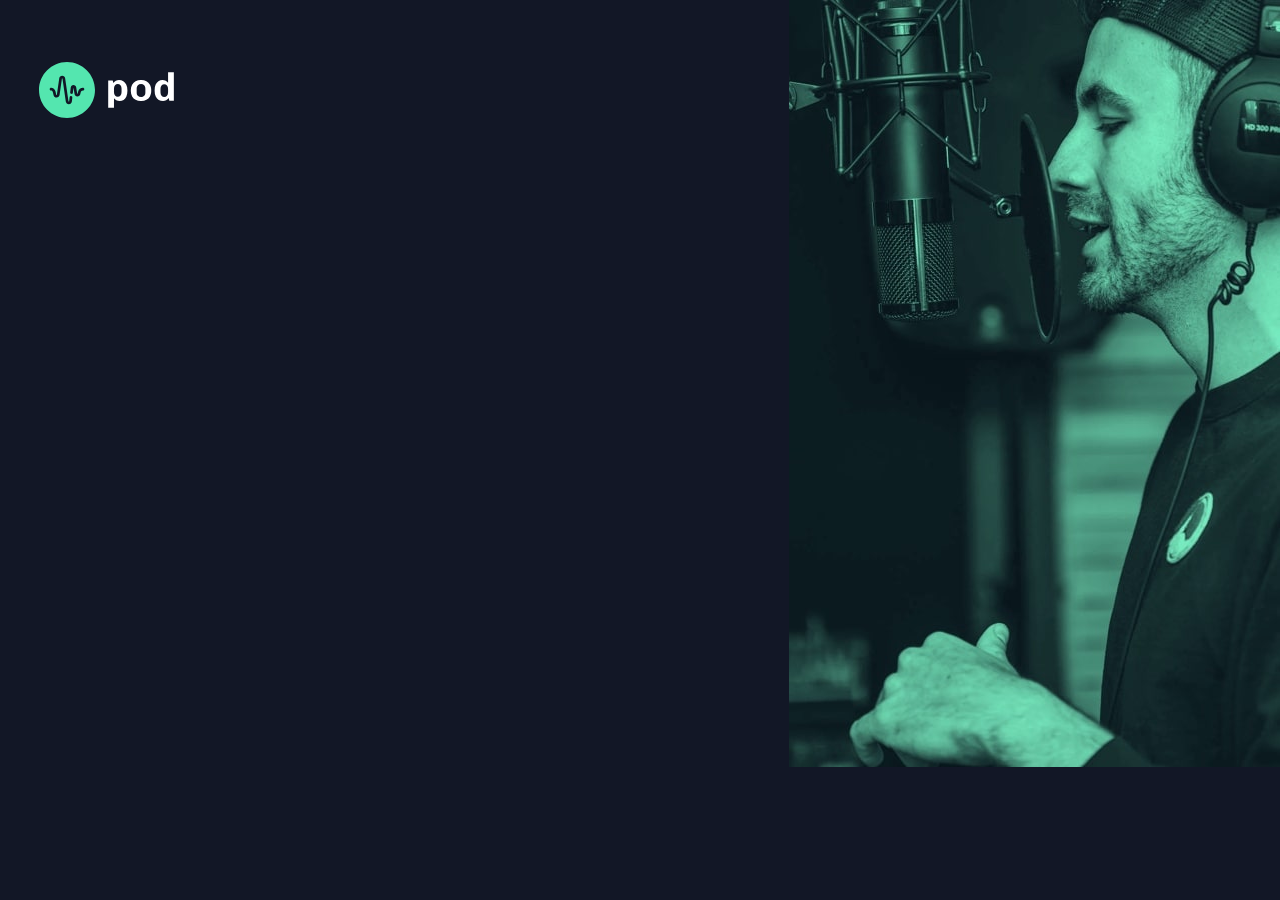
==== index.html @ 02a3d370 "style logo component and add backdrop to bg image" ====
<!DOCTYPE html>
<html lang="en">
  <head>
    <meta charset="UTF-8" />
    <meta name="viewport" content="width=device-width, initial-scale=1.0" />

    <link
      rel="icon"
      type="image/png"
      sizes="32x32"
      href="./src/assets/favicon-32x32.png"
    />

    <!-- GOOGLE FONTS -->
    <link rel="preconnect" href="https://fonts.googleapis.com" />
    <link rel="preconnect" href="https://fonts.gstatic.com" crossorigin />
    <link
      href="https://fonts.googleapis.com/css2?family=Chivo&display=swap"
      rel="stylesheet"
    />

    <!-- CSS -->
    <link rel="stylesheet" href="./src/css/styles.css" />

    <!-- JS -->
    <script src="./src/components/Logo/Logo.js" defer></script>

    <title>Frontend Mentor | Pod request access landing page</title>
  </head>
  <body>
    <div class="bg-wrapper">
      <div class="overlay"></div>
      <header class="header container">
        <logo-component></logo-component>
      </header>
    </div>

    <!-- Publish your podcasts everywhere.

  Upload your audio to Pod with a single click. We’ll then distribute your podcast to Spotify, 
  Apple Podcasts, Google Podcasts, Pocket Casts and more!

  Request access -->
  </body>
</html>
---- src/css/styles.css ----
/**------------------- 
**      RESET
--------------------*/
*,
*::before,
*::after {
  box-sizing: border-box;
  margin: 0;
  padding: 0;
}
/* Reset margins */
body,
h1,
h2,
h3,
h4,
h5,
p,
figure,
picture {
  margin: 0;
}
h1,
h2,
h3,
h4,
h5,
h6,
p {
  font-weight: 400;
}
/* make images easier to work with */
img,
picture {
  max-width: 100%;
  display: block;
}
/* make form elements easier to work with */
input,
button,
textarea,
select {
  font: inherit;
}
/* remove animations for people who've turned them off */
@media (prefers-reduced-motion: reduce) {
  *,
  *::before,
  *::after {
    animation-duration: 0.01ms !important;
    animation-iteration-count: 1 !important;
    transition-duration: 0.01ms !important;
    scroll-behavior: auto !important;
  }
}

/**------------------- 
**   CUSTOM PROPS
--------------------*/
:root {
  /* COLOURS */
  --clr-medium-aquamarine: 157, 74%, 62%;
  --clr-tuna: 225, 26%, 23%;
  --clr-mirage: 224, 35%, 11%;
  --clr-white: 0, 0%, 100%;
  --clr-marble-blue: 225, 21%, 45%;
  --clr-periwinkle-grey: 225, 40%, 83%;

  /* FONT FAMILY */
  --ff-chivo: 'Chivo', sans-serif;

  /* FONT SIZE */
  --fs-title: 1.625rem;
  --fs-body: 0.9375rem;

  /* LINE HEIGHT */
  --lh-title: 2.375rem;
  --lh-body: 1.5625rem;

  /* FONT WEIGHT */
  --fw-regular: 400;
}

@media only screen and (min-width: 48em) {
  :root {
    /* FONT SIZE */
    --fs-title: 3rem;
    --fs-body: 1.125rem;

    /* LINE HEIGHT */
    --lh-title: 3.5rem;
    --lh-body: 1.75rem;
  }
}

@media only screen and (min-width: 90em) {
  :root {
    /* FONT SIZE */
    --fs-title: 3.25rem;
    --fs-body: 1.125rem;

    /* LINE HEIGHT */
    --lh-title: 3.875rem;
    --lh-body: 1.75rem;
  }
}

/**------------------- 
**    UTILITIES
--------------------*/
.sr-only {
  position: absolute !important;
  width: 1px !important;
  height: 1px !important;
  padding: 0 !important;
  margin: -1px !important;
  overflow: hidden !important;
  clip: rect(0, 0, 0, 0) !important;
  white-space: nowrap !important;
  border: 0 !important;
}

.container {
  padding-left: 1.5rem;
  padding-right: 1.5rem;
}

@media only screen and (min-width: 48em) {
  .container {
    padding-left: 2.4375rem;
    padding-right: 2.4375rem;
  }
}

@media only screen and (min-width: 90em) {
  .container {
    padding-left: 10.3125rem;
    padding-right: 10.3125rem;
  }
}

/**------------------- 
**     GENERAL
--------------------*/
body {
  font-family: var(--ff-chivo);
  font-size: var(--fs-body);
  font-weight: var(--fw-regular);

  max-width: 1440px;
  position: relative;
}

.bg-wrapper {
  background-image: url(../assets/mobile/image-host.jpg);
  background-repeat: no-repeat;
  background-position: top center;
  background-size: cover;

  /* TODO: get rid of this later */
  min-height: 100vh;
  mix-blend-mode: screen;
  padding-top: 3.875rem;
  width: 100%;
}

.overlay {
  position: absolute;
  top: 0;
  right: 0;
  bottom: 0;
  left: 0;

  background-color: hsl(var(--clr-mirage), 0.9);
  z-index: -1;
}

@media only screen and (min-width: 48em) {
  body {
    background-color: hsl(var(--clr-mirage));
  }

  .bg-wrapper {
    background-image: url(../assets/tablet/image-host.jpg);
    background-position: top right;
    background-size: 30.6875rem 47.9375rem;
    mix-blend-mode: unset;
  }

  .overlay {
    display: none;
  }
}

@media only screen and (min-width: 90em) {
  .bg-wrapper {
    background-image: url(../assets/desktop/image-host.jpg);
    background-position: right top 3.875rem;
    background-size: 55.5rem 40rem;

    max-width: 90rem;
  }
}

/**------------------- 
**       LOGO
--------------------*/
.header {
  display: flex;
  align-items: center;
  justify-content: center;
}

@media only screen and (min-width: 48em) {
  .header {
    justify-content: flex-start;
  }
}
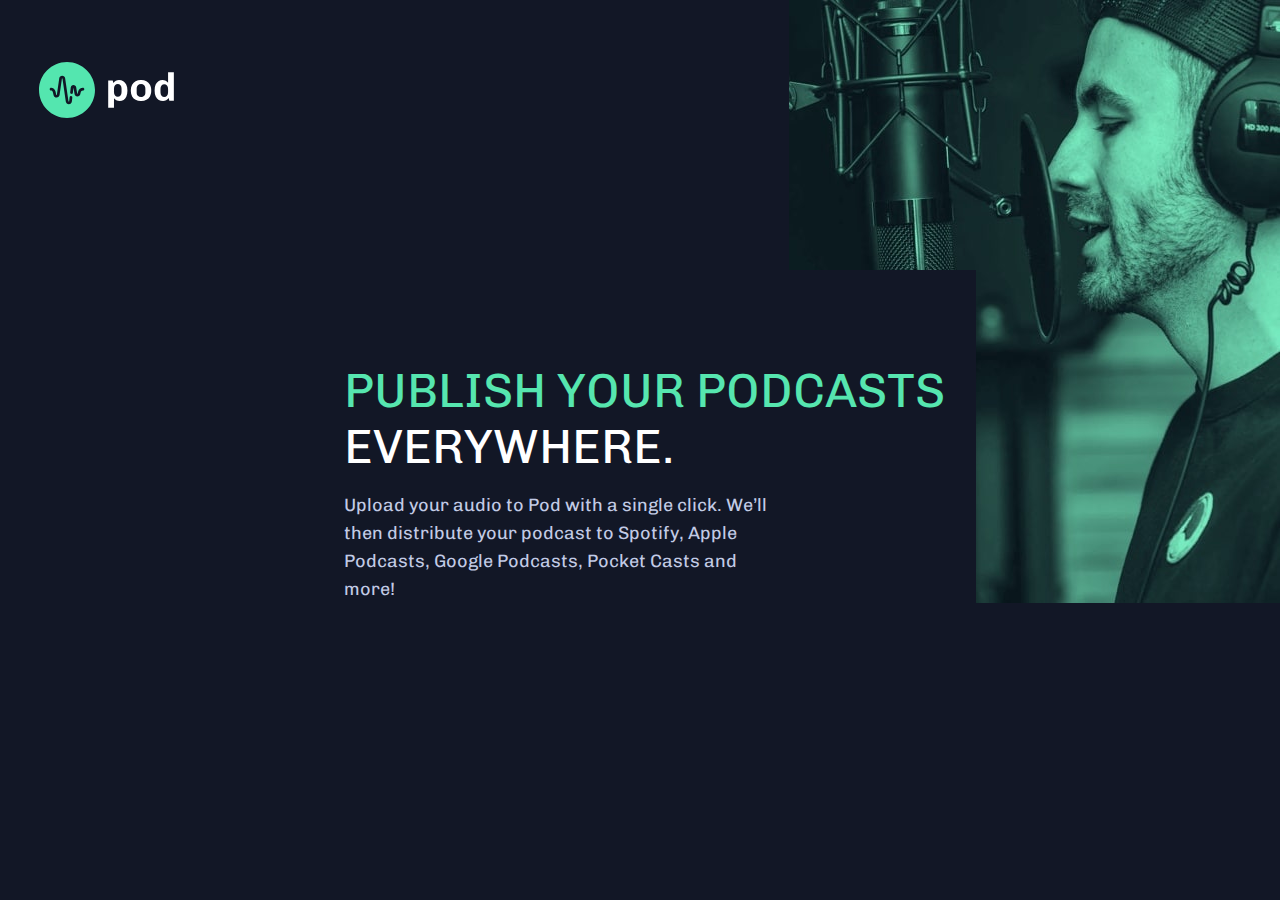
==== commit 8140f42b: "create and style info component" ====
--- a/index.html
+++ b/index.html
@@ -23,7 +23,8 @@
     <link rel="stylesheet" href="./src/css/styles.css" />
 
     <!-- JS -->
-    <script src="./src/components/Logo/Logo.js" defer></script>
+    <script src="./src/components/Logo/Logo.js" type="module"></script>
+    <script src="./src/components/Info/Info.js" type="module"></script>
 
     <title>Frontend Mentor | Pod request access landing page</title>
   </head>
@@ -33,13 +34,13 @@
       <header class="header container">
         <logo-component></logo-component>
       </header>
+
+      <main class="main container">
+        <info-component></info-component>
+      </main>
     </div>
 
-    <!-- Publish your podcasts everywhere.
-
-  Upload your audio to Pod with a single click. We’ll then distribute your podcast to Spotify, 
-  Apple Podcasts, Google Podcasts, Pocket Casts and more!
-
+    <!-- 
   Request access -->
   </body>
 </html>
--- a/src/css/styles.css
+++ b/src/css/styles.css
@@ -128,14 +128,14 @@
 @media only screen and (min-width: 48em) {
   .container {
     padding-left: 2.4375rem;
-    padding-right: 2.4375rem;
+    /* padding-right: 2.4375rem; */
   }
 }
 
 @media only screen and (min-width: 90em) {
   .container {
     padding-left: 10.3125rem;
-    padding-right: 10.3125rem;
+    /* padding-right: 10.3125rem; */
   }
 }
 
@@ -156,9 +156,6 @@
   background-repeat: no-repeat;
   background-position: top center;
   background-size: cover;
-
-  /* TODO: get rid of this later */
-  min-height: 100vh;
   mix-blend-mode: screen;
   padding-top: 3.875rem;
   width: 100%;
@@ -216,3 +213,29 @@
     justify-content: flex-start;
   }
 }
+
+/**------------------- 
+**      MAIN
+--------------------*/
+.main {
+  margin: 0 auto;
+  margin-top: 3.5625rem;
+  max-width: clamp(23ch, 100%, 41ch);
+}
+
+@media only screen and (min-width: 48em) {
+  .main {
+    background-color: hsl(var(--clr-mirage));
+    margin-top: 9.5rem;
+    /* max-width: 731px; */
+    max-width: clamp(23ch, 100%, 61ch);
+    padding-top: 5.8125rem;
+  }
+}
+
+@media only screen and (min-width: 90em) {
+  .main {
+    /* max-width: 1053px; */
+    max-width: clamp(23ch, 100%, 81ch);
+  }
+}
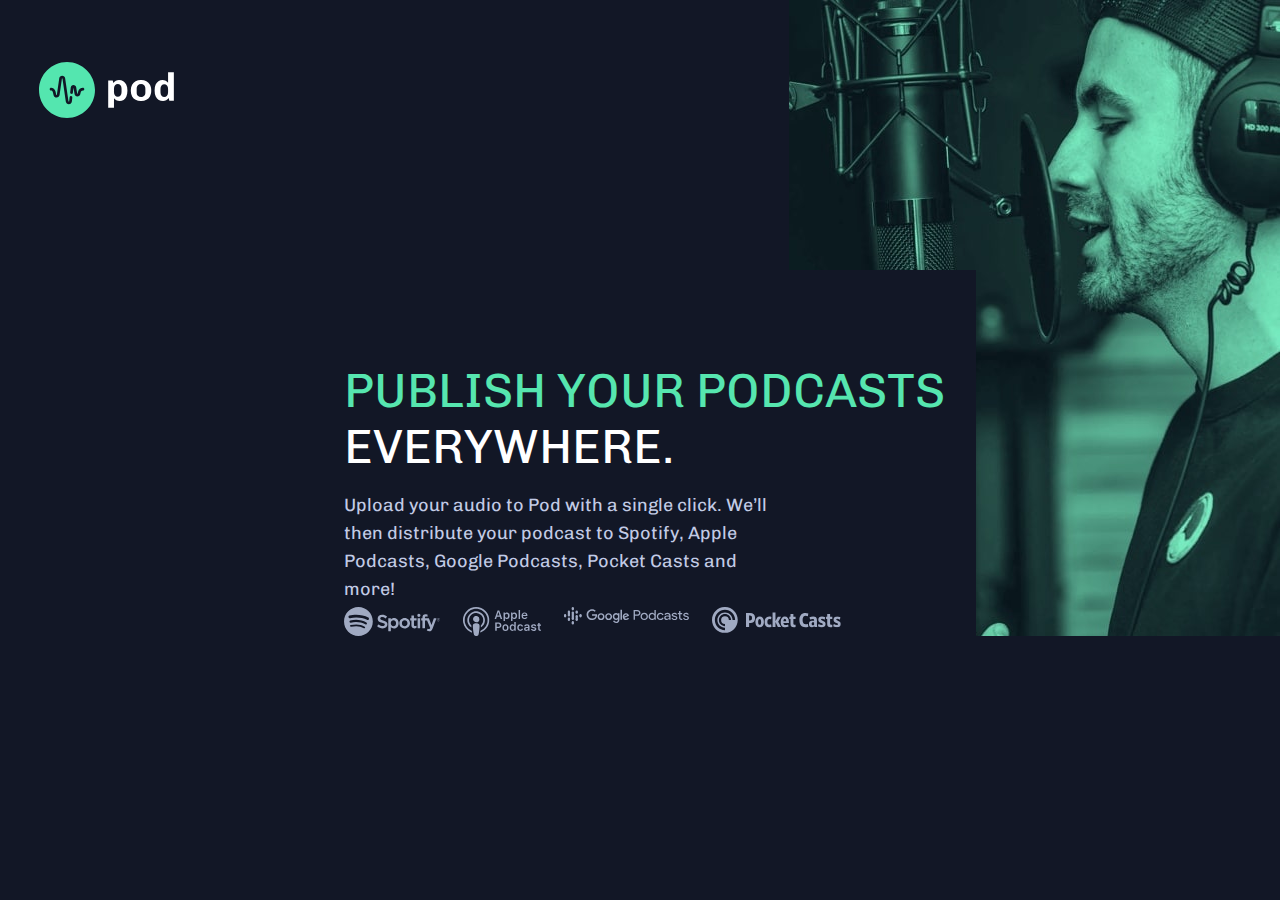
==== commit bd757b84: "create and style podcasts component for mobile" ====
--- a/index.html
+++ b/index.html
@@ -25,6 +25,7 @@
     <!-- JS -->
     <script src="./src/components/Logo/Logo.js" type="module"></script>
     <script src="./src/components/Info/Info.js" type="module"></script>
+    <script src="./src/components/Podcasts/Podcasts.js" type="module"></script>
 
     <title>Frontend Mentor | Pod request access landing page</title>
   </head>
@@ -37,6 +38,7 @@
 
       <main class="main container">
         <info-component></info-component>
+        <podcasts-component></podcasts-component>
       </main>
     </div>
 
--- a/src/css/styles.css
+++ b/src/css/styles.css
@@ -218,6 +218,11 @@
 **      MAIN
 --------------------*/
 .main {
+  display: grid;
+  grid-template-columns: 1fr;
+  grid-template-rows: auto 2.0625rem auto;
+  align-items: end;
+
   margin: 0 auto;
   margin-top: 3.5625rem;
   max-width: clamp(23ch, 100%, 41ch);
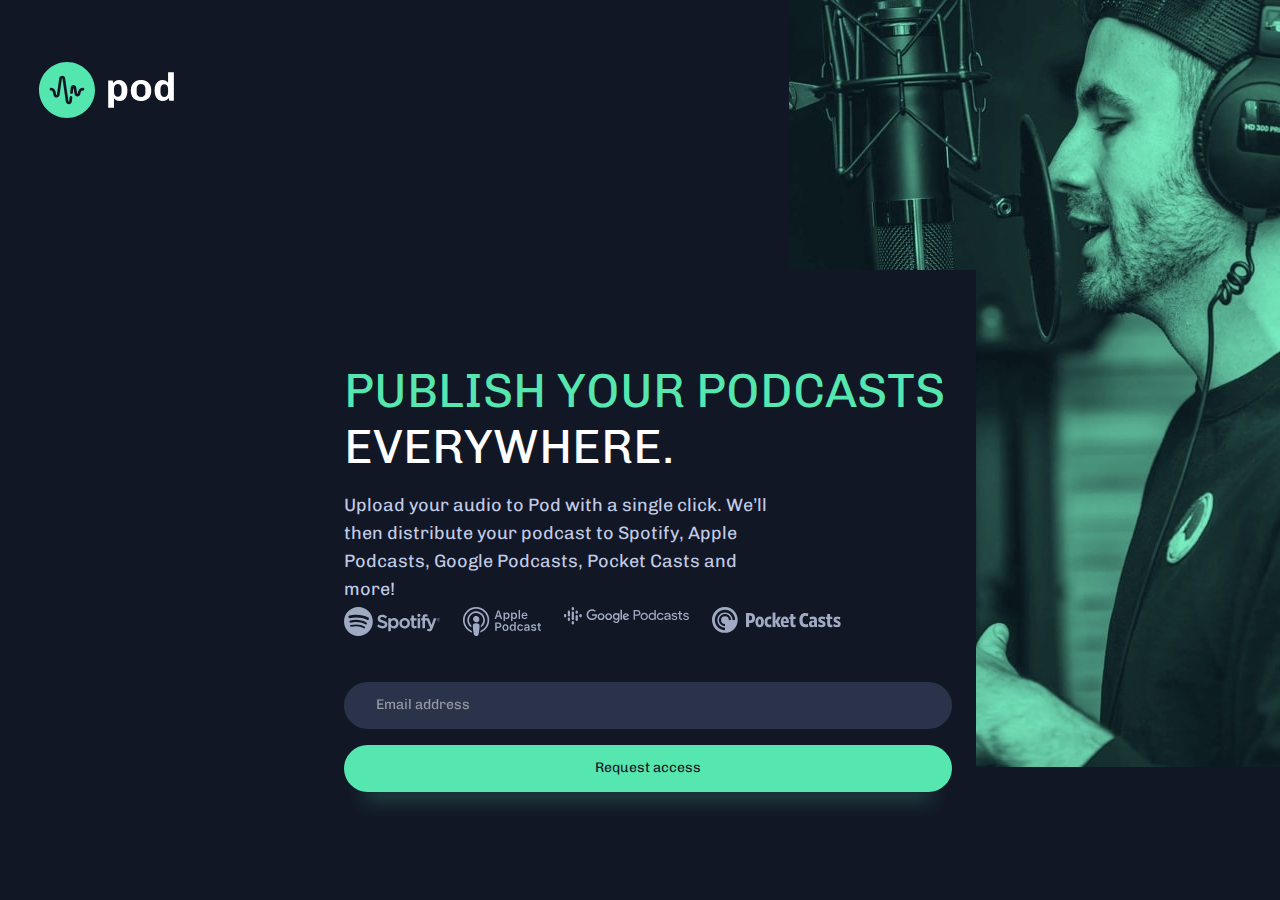
==== commit 458c9269: "create and style form component for mobile" ====
--- a/index.html
+++ b/index.html
@@ -26,6 +26,7 @@
     <script src="./src/components/Logo/Logo.js" type="module"></script>
     <script src="./src/components/Info/Info.js" type="module"></script>
     <script src="./src/components/Podcasts/Podcasts.js" type="module"></script>
+    <script src="./src/components/Form/Form.js" type="module"></script>
 
     <title>Frontend Mentor | Pod request access landing page</title>
   </head>
@@ -39,10 +40,8 @@
       <main class="main container">
         <info-component></info-component>
         <podcasts-component></podcasts-component>
+        <form-component></form-component>
       </main>
     </div>
-
-    <!-- 
-  Request access -->
   </body>
 </html>
--- a/src/css/styles.css
+++ b/src/css/styles.css
@@ -125,6 +125,15 @@
   padding-right: 1.5rem;
 }
 
+.error--message {
+}
+
+.btn {
+}
+
+.btn:hover {
+}
+
 @media only screen and (min-width: 48em) {
   .container {
     padding-left: 2.4375rem;
@@ -153,12 +162,13 @@
 
 .bg-wrapper {
   background-image: url(../assets/mobile/image-host.jpg);
-  background-repeat: no-repeat;
+  background-repeat: repeat-y;
   background-position: top center;
   background-size: cover;
   mix-blend-mode: screen;
   padding-top: 3.875rem;
   width: 100%;
+  min-height: 100vh;
 }
 
 .overlay {
@@ -180,6 +190,7 @@
   .bg-wrapper {
     background-image: url(../assets/tablet/image-host.jpg);
     background-position: top right;
+    background-repeat: no-repeat;
     background-size: 30.6875rem 47.9375rem;
     mix-blend-mode: unset;
   }
@@ -220,11 +231,12 @@
 .main {
   display: grid;
   grid-template-columns: 1fr;
-  grid-template-rows: auto 2.0625rem auto;
+  grid-template-rows: auto 2.0625rem minmax(156px, auto);
   align-items: end;
 
   margin: 0 auto;
   margin-top: 3.5625rem;
+  margin-bottom: 5.875rem;
   max-width: clamp(23ch, 100%, 41ch);
 }
 
@@ -232,7 +244,6 @@
   .main {
     background-color: hsl(var(--clr-mirage));
     margin-top: 9.5rem;
-    /* max-width: 731px; */
     max-width: clamp(23ch, 100%, 61ch);
     padding-top: 5.8125rem;
   }
@@ -240,7 +251,6 @@
 
 @media only screen and (min-width: 90em) {
   .main {
-    /* max-width: 1053px; */
     max-width: clamp(23ch, 100%, 81ch);
   }
 }
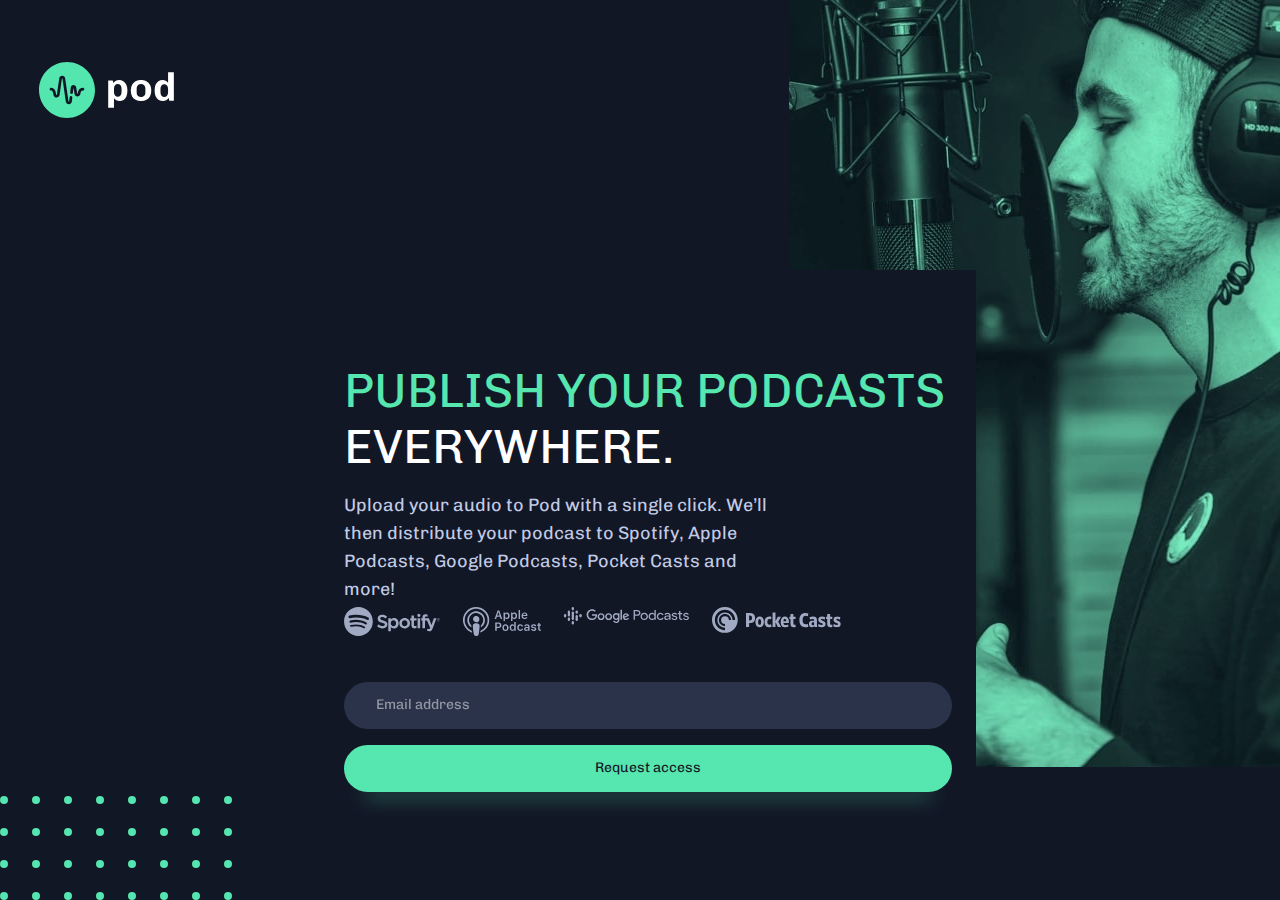
==== commit eb651c46: "change code within main section: use one larger component instead of several smaller ones" ====
--- a/index.html
+++ b/index.html
@@ -27,6 +27,10 @@
     <script src="./src/components/Info/Info.js" type="module"></script>
     <script src="./src/components/Podcasts/Podcasts.js" type="module"></script>
     <script src="./src/components/Form/Form.js" type="module"></script>
+    <script
+      src="./src/components/PodcastForm/PodcastForm.js"
+      type="module"
+    ></script>
 
     <title>Frontend Mentor | Pod request access landing page</title>
   </head>
@@ -41,7 +45,12 @@
         <info-component></info-component>
         <podcasts-component></podcasts-component>
         <form-component></form-component>
+
+        <podcast_form-component></podcast_form-component>
       </main>
+      <div class="image-dotted-pattern">
+        <img src="./src/assets/desktop/bg-pattern-dots.svg" alt="" />
+      </div>
     </div>
   </body>
 </html>
--- a/src/css/styles.css
+++ b/src/css/styles.css
@@ -167,6 +167,7 @@
   background-size: cover;
   mix-blend-mode: screen;
   padding-top: 3.875rem;
+  position: relative;
   width: 100%;
   min-height: 100vh;
 }
@@ -244,6 +245,7 @@
   .main {
     background-color: hsl(var(--clr-mirage));
     margin-top: 9.5rem;
+    margin-bottom: 0;
     max-width: clamp(23ch, 100%, 61ch);
     padding-top: 5.8125rem;
   }
@@ -254,3 +256,20 @@
     max-width: clamp(23ch, 100%, 81ch);
   }
 }
+
+/**------------------- 
+**   DOTTED IMAGE
+--------------------*/
+@media only screen and (min-width: 48em) {
+  .image-dotted-pattern {
+    position: absolute;
+    bottom: 0;
+    left: 0;
+  }
+}
+
+@media only screen and (min-width: 90em) {
+  .image-dotted-pattern {
+    left: 83%;
+  }
+}
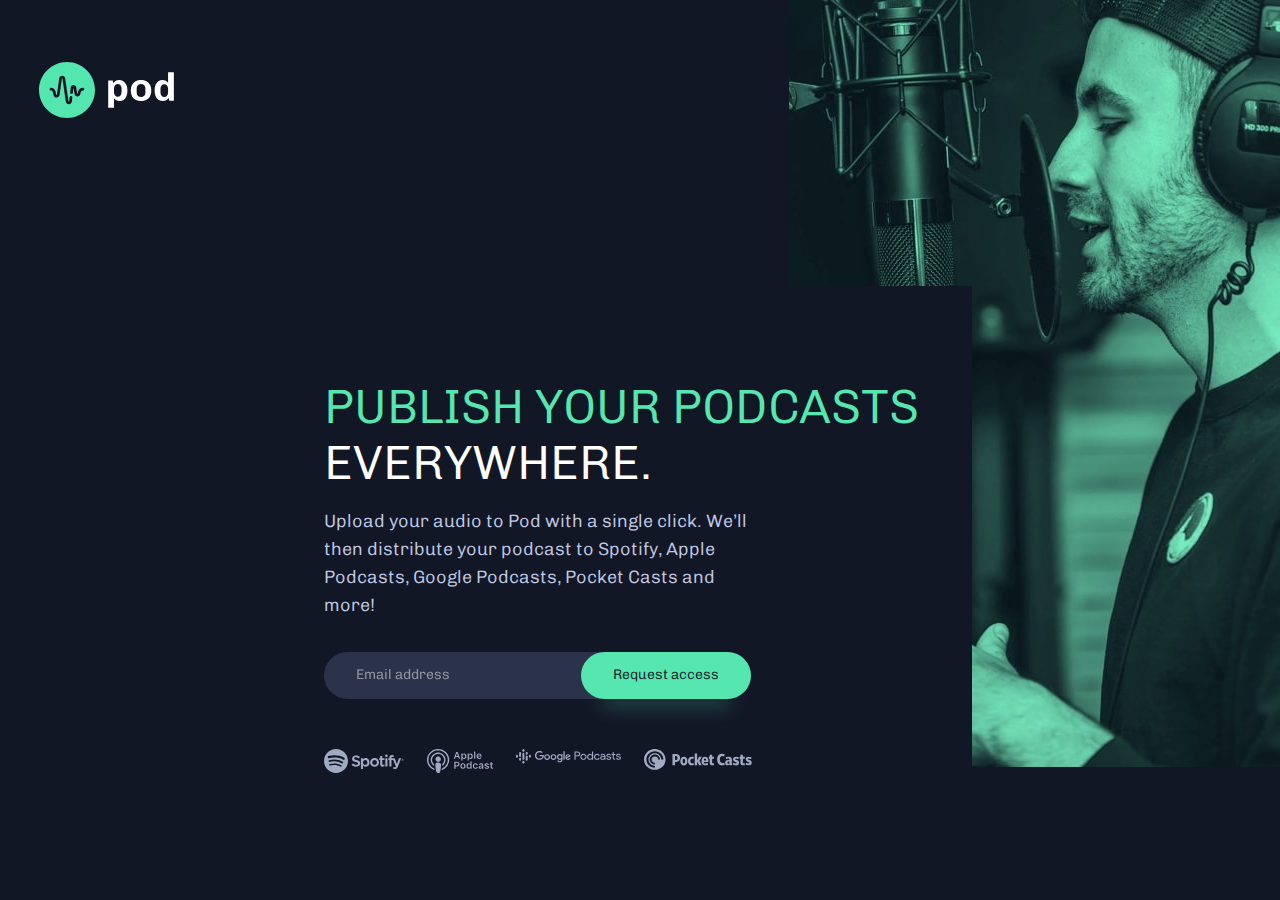
==== commit 4cece006: "finish re-doing the code" ====
--- a/index.html
+++ b/index.html
@@ -12,10 +12,17 @@
     />
 
     <!-- GOOGLE FONTS -->
+    <!-- <link rel="preconnect" href="https://fonts.googleapis.com" />
+    <link rel="preconnect" href="https://fonts.gstatic.com" crossorigin />
+    <link
+      href="https://fonts.googleapis.com/css2?family=Chivo&display=swap"
+      rel="stylesheet"
+    /> -->
+
     <link rel="preconnect" href="https://fonts.googleapis.com" />
     <link rel="preconnect" href="https://fonts.gstatic.com" crossorigin />
     <link
-      href="https://fonts.googleapis.com/css2?family=Chivo&display=swap"
+      href="https://fonts.googleapis.com/css2?family=Chivo:wght@300&display=swap"
       rel="stylesheet"
     />
 
@@ -42,15 +49,11 @@
       </header>
 
       <main class="main container">
-        <info-component></info-component>
-        <podcasts-component></podcasts-component>
-        <form-component></form-component>
-
         <podcast_form-component></podcast_form-component>
       </main>
-      <div class="image-dotted-pattern">
+      <!-- <div class="image-dotted-pattern">
         <img src="./src/assets/desktop/bg-pattern-dots.svg" alt="" />
-      </div>
+      </div> -->
     </div>
   </body>
 </html>
--- a/src/css/styles.css
+++ b/src/css/styles.css
@@ -78,7 +78,7 @@
   --lh-body: 1.5625rem;
 
   /* FONT WEIGHT */
-  --fw-regular: 400;
+  --fw-regular: 300;
 }
 
 @media only screen and (min-width: 48em) {
@@ -128,12 +128,6 @@
 .error--message {
 }
 
-.btn {
-}
-
-.btn:hover {
-}
-
 @media only screen and (min-width: 48em) {
   .container {
     padding-left: 2.4375rem;
@@ -230,30 +224,27 @@
 **      MAIN
 --------------------*/
 .main {
-  display: grid;
-  grid-template-columns: 1fr;
-  grid-template-rows: auto 2.0625rem minmax(156px, auto);
-  align-items: end;
-
+  display: flex;
+  justify-content: center;
+
+  max-width: 422px;
   margin: 0 auto;
-  margin-top: 3.5625rem;
-  margin-bottom: 5.875rem;
-  max-width: clamp(23ch, 100%, 41ch);
+  margin-top: 3.5rem;
 }
 
 @media only screen and (min-width: 48em) {
   .main {
-    background-color: hsl(var(--clr-mirage));
-    margin-top: 9.5rem;
-    margin-bottom: 0;
-    max-width: clamp(23ch, 100%, 61ch);
-    padding-top: 5.8125rem;
+    align-items: flex-end;
+
+    height: 40.9375rem;
+    max-width: 100%;
+    margin: auto auto;
   }
 }
 
 @media only screen and (min-width: 90em) {
   .main {
-    max-width: clamp(23ch, 100%, 81ch);
+    justify-content: flex-start;
   }
 }
 
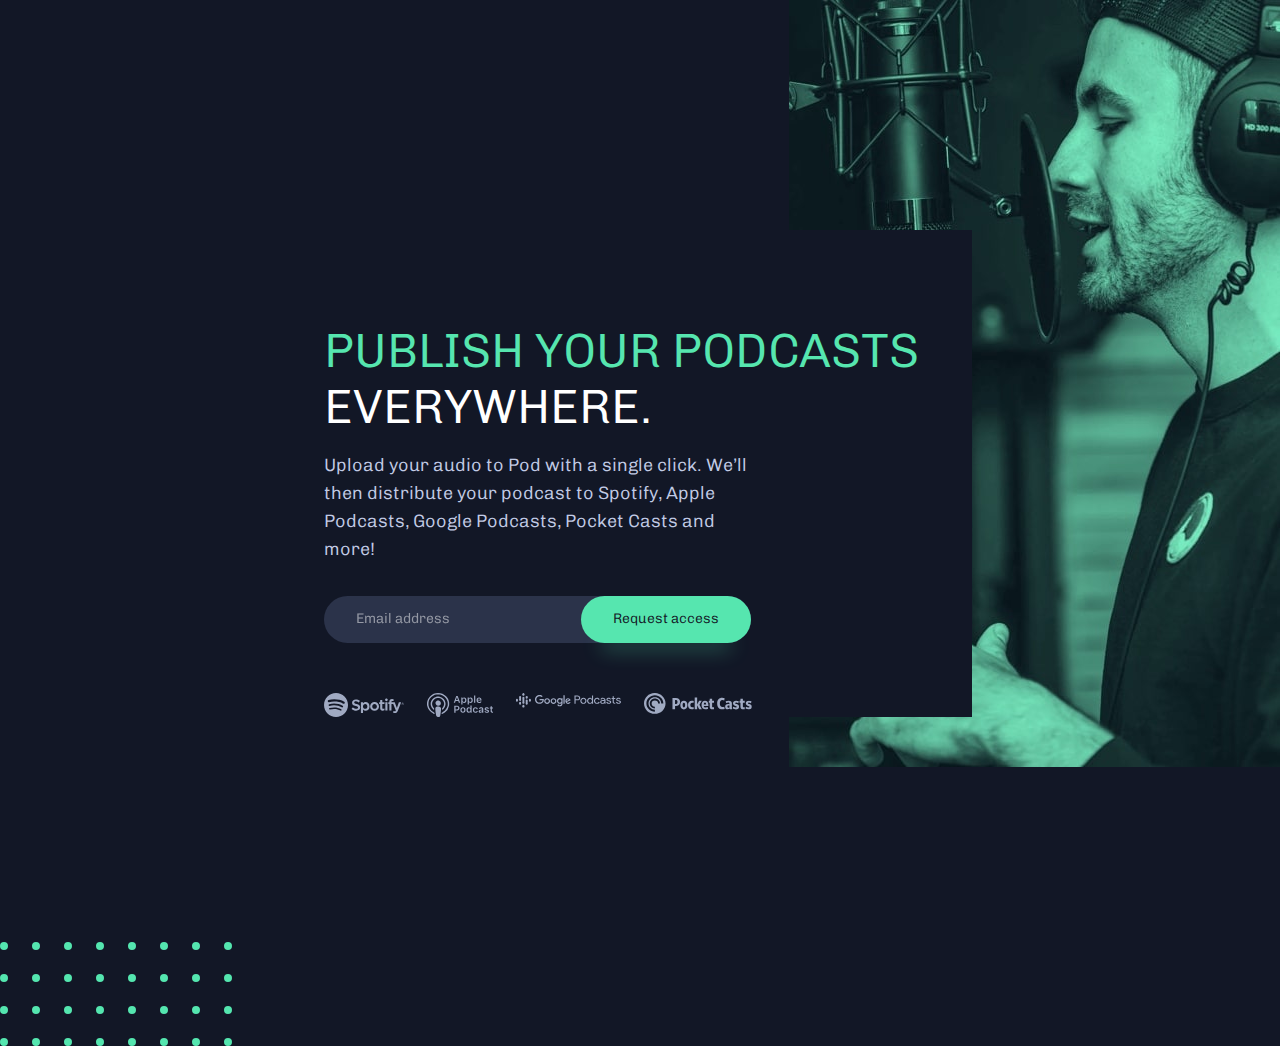
==== commit 096dd19b: "hide dotted image on mobile" ====
--- a/index.html
+++ b/index.html
@@ -30,10 +30,7 @@
     <link rel="stylesheet" href="./src/css/styles.css" />
 
     <!-- JS -->
-    <script src="./src/components/Logo/Logo.js" type="module"></script>
-    <script src="./src/components/Info/Info.js" type="module"></script>
-    <script src="./src/components/Podcasts/Podcasts.js" type="module"></script>
-    <script src="./src/components/Form/Form.js" type="module"></script>
+    <script src="./src/js/dottedImage.js" defer></script>
     <script
       src="./src/components/PodcastForm/PodcastForm.js"
       type="module"
@@ -50,10 +47,10 @@
 
       <main class="main container">
         <podcast_form-component></podcast_form-component>
+        <div class="image-dotted-pattern" data-dotted-image>
+          <img src="./src/assets/desktop/bg-pattern-dots.svg" alt="" />
+        </div>
       </main>
-      <!-- <div class="image-dotted-pattern">
-        <img src="./src/assets/desktop/bg-pattern-dots.svg" alt="" />
-      </div> -->
     </div>
   </body>
 </html>
--- a/src/css/styles.css
+++ b/src/css/styles.css
@@ -128,6 +128,10 @@
 .error--message {
 }
 
+.hide {
+  display: none;
+}
+
 @media only screen and (min-width: 48em) {
   .container {
     padding-left: 2.4375rem;
@@ -230,6 +234,7 @@
   max-width: 422px;
   margin: 0 auto;
   margin-top: 3.5rem;
+  position: relative;
 }
 
 @media only screen and (min-width: 48em) {
@@ -254,13 +259,14 @@
 @media only screen and (min-width: 48em) {
   .image-dotted-pattern {
     position: absolute;
+    bottom: -20.5625rem;
+    left: 0;
+  }
+}
+
+@media only screen and (min-width: 90em) {
+  .image-dotted-pattern {
     bottom: 0;
-    left: 0;
-  }
-}
-
-@media only screen and (min-width: 90em) {
-  .image-dotted-pattern {
-    left: 83%;
-  }
-}
+    left: 84%;
+  }
+}
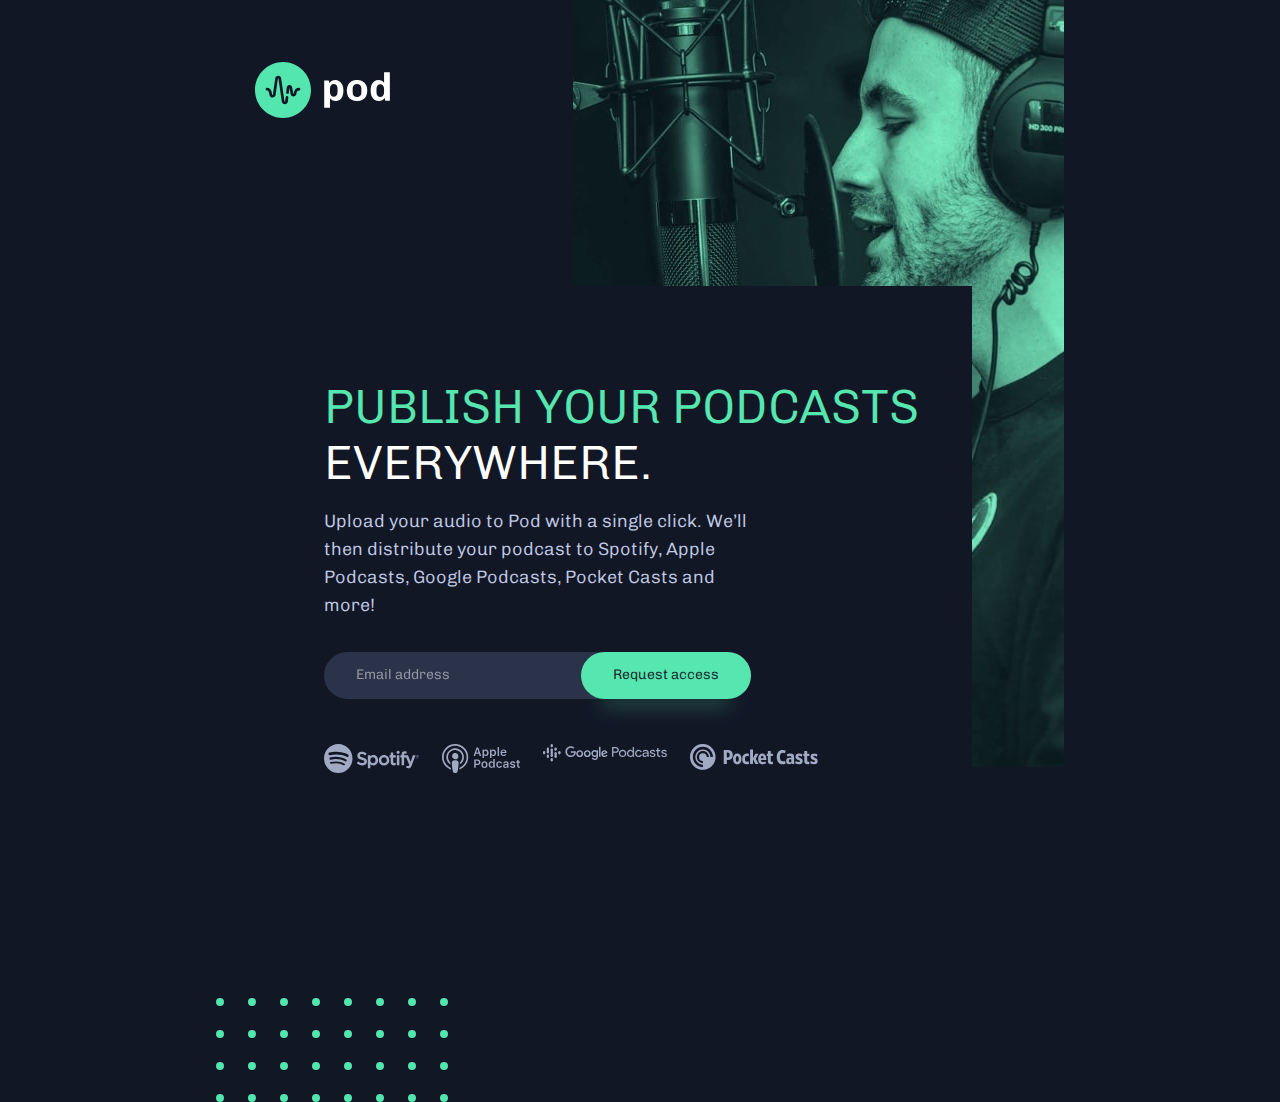
==== commit 88d10548: "make fixes to styling" ====
--- a/index.html
+++ b/index.html
@@ -12,13 +12,6 @@
     />
 
     <!-- GOOGLE FONTS -->
-    <!-- <link rel="preconnect" href="https://fonts.googleapis.com" />
-    <link rel="preconnect" href="https://fonts.gstatic.com" crossorigin />
-    <link
-      href="https://fonts.googleapis.com/css2?family=Chivo&display=swap"
-      rel="stylesheet"
-    /> -->
-
     <link rel="preconnect" href="https://fonts.googleapis.com" />
     <link rel="preconnect" href="https://fonts.gstatic.com" crossorigin />
     <link
@@ -31,6 +24,7 @@
 
     <!-- JS -->
     <script src="./src/js/dottedImage.js" defer></script>
+    <script src="./src/components/Logo/Logo.js"></script>
     <script
       src="./src/components/PodcastForm/PodcastForm.js"
       type="module"
--- a/src/css/styles.css
+++ b/src/css/styles.css
@@ -129,20 +129,18 @@
 }
 
 .hide {
-  display: none;
+  display: none !important;
 }
 
 @media only screen and (min-width: 48em) {
   .container {
     padding-left: 2.4375rem;
-    /* padding-right: 2.4375rem; */
   }
 }
 
 @media only screen and (min-width: 90em) {
   .container {
     padding-left: 10.3125rem;
-    /* padding-right: 10.3125rem; */
   }
 }
 
@@ -150,12 +148,14 @@
 **     GENERAL
 --------------------*/
 body {
+  display: flex;
+  justify-content: flex-end;
+
   font-family: var(--ff-chivo);
   font-size: var(--fs-body);
   font-weight: var(--fw-regular);
-
-  max-width: 1440px;
   position: relative;
+  width: 100vw;
 }
 
 .bg-wrapper {
@@ -192,6 +192,10 @@
     background-repeat: no-repeat;
     background-size: 30.6875rem 47.9375rem;
     mix-blend-mode: unset;
+
+    margin-left: auto;
+    margin-right: auto;
+    max-width: 53rem;
   }
 
   .overlay {
